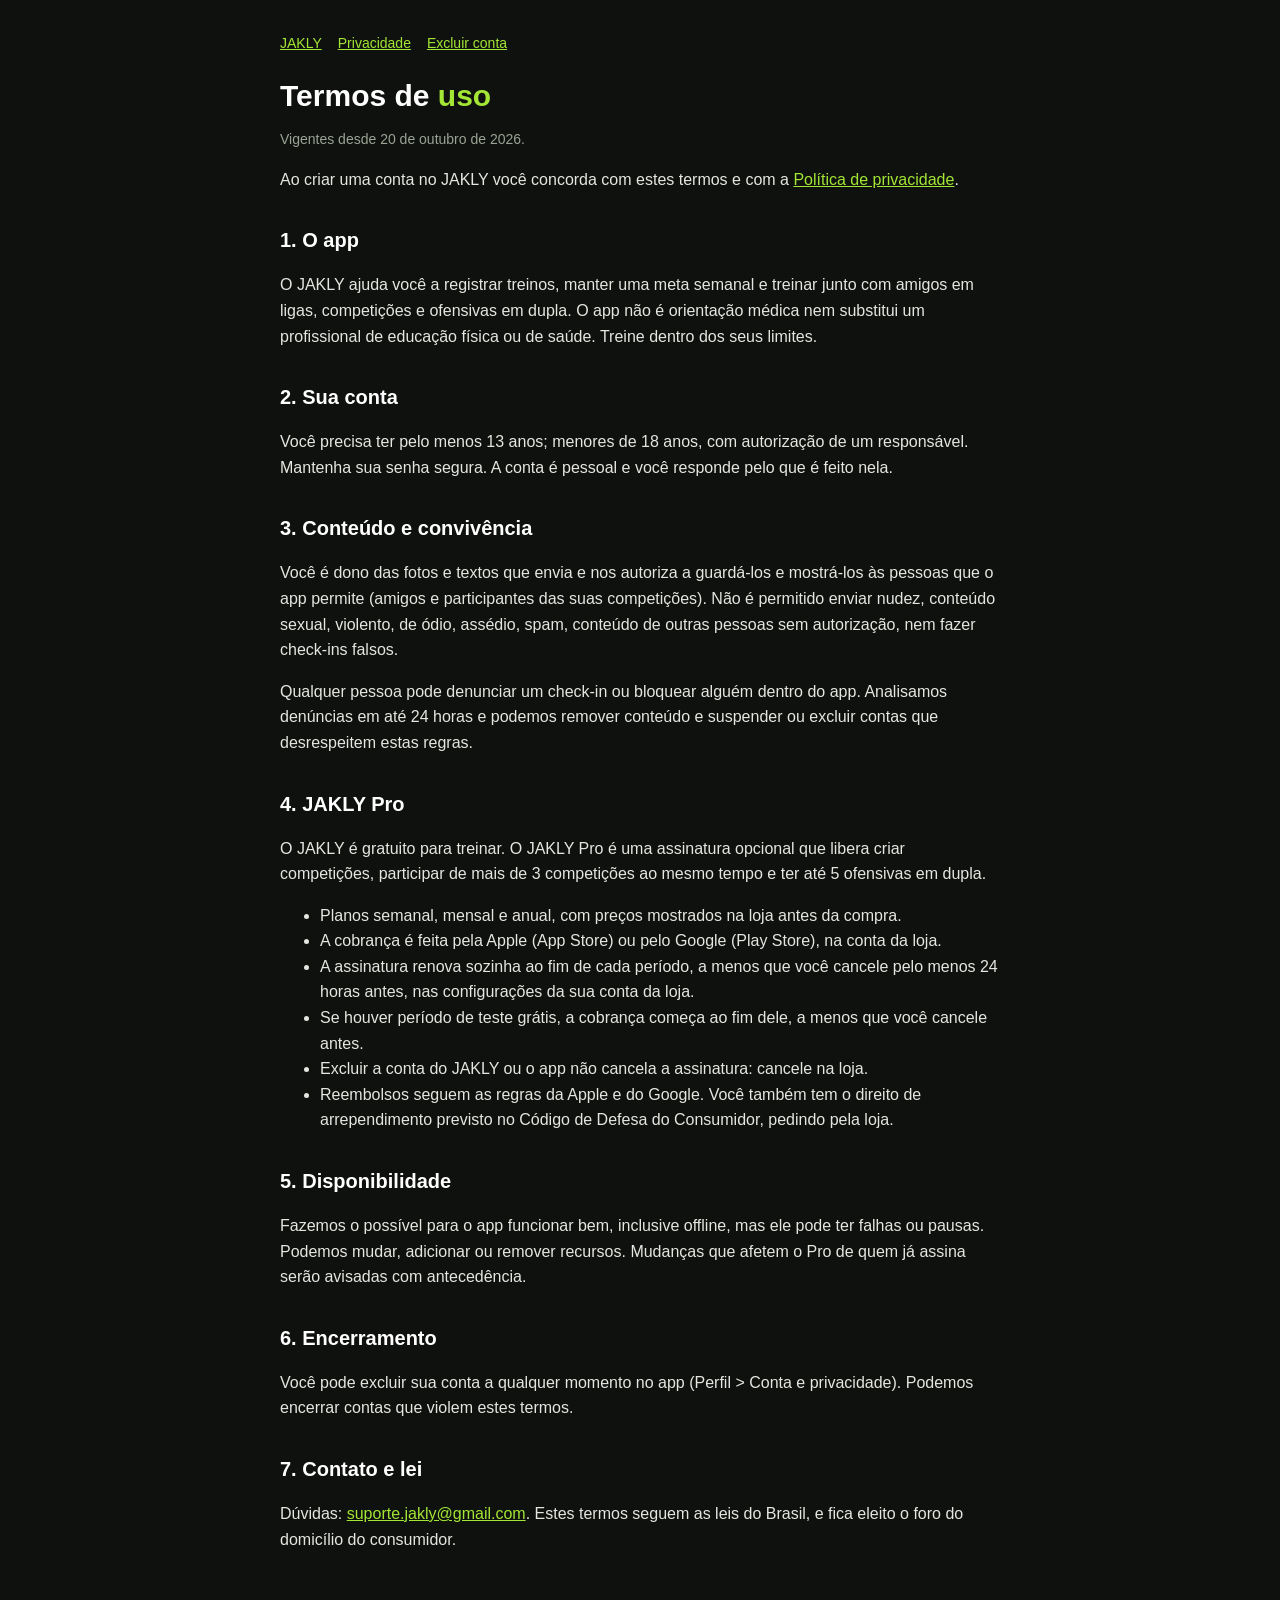
==== termos.html @ e30b8886 "Add files via upload" ====
<!doctype html>
<html lang="pt-BR">
<head>
<meta charset="utf-8">
<meta name="viewport" content="width=device-width, initial-scale=1">
<title>Termos de uso · JAKLY</title>
<link rel="stylesheet" href="estilo.css">
</head>
<body>
<main>
<nav><a href="index.html">JAKLY</a><a href="privacidade.html">Privacidade</a><a href="excluir-conta.html">Excluir conta</a></nav>
<h1>Termos de <span>uso</span></h1>
<p class="muted">Vigentes desde 20 de outubro de 2026.</p>

<p>Ao criar uma conta no JAKLY você concorda com estes termos e com a <a href="privacidade.html">Política de privacidade</a>.</p>

<h2>1. O app</h2>
<p>O JAKLY ajuda você a registrar treinos, manter uma meta semanal e treinar junto com amigos em ligas, competições e ofensivas em dupla. O app não é orientação médica nem substitui um profissional de educação física ou de saúde. Treine dentro dos seus limites.</p>

<h2>2. Sua conta</h2>
<p>Você precisa ter pelo menos 13 anos; menores de 18 anos, com autorização de um responsável. Mantenha sua senha segura. A conta é pessoal e você responde pelo que é feito nela.</p>

<h2>3. Conteúdo e convivência</h2>
<p>Você é dono das fotos e textos que envia e nos autoriza a guardá-los e mostrá-los às pessoas que o app permite (amigos e participantes das suas competições). Não é permitido enviar nudez, conteúdo sexual, violento, de ódio, assédio, spam, conteúdo de outras pessoas sem autorização, nem fazer check-ins falsos.</p>
<p>Qualquer pessoa pode denunciar um check-in ou bloquear alguém dentro do app. Analisamos denúncias em até 24 horas e podemos remover conteúdo e suspender ou excluir contas que desrespeitem estas regras.</p>

<h2>4. JAKLY Pro</h2>
<p>O JAKLY é gratuito para treinar. O JAKLY Pro é uma assinatura opcional que libera criar competições, participar de mais de 3 competições ao mesmo tempo e ter até 5 ofensivas em dupla.</p>
<ul>
  <li>Planos semanal, mensal e anual, com preços mostrados na loja antes da compra.</li>
  <li>A cobrança é feita pela Apple (App Store) ou pelo Google (Play Store), na conta da loja.</li>
  <li>A assinatura renova sozinha ao fim de cada período, a menos que você cancele pelo menos 24 horas antes, nas configurações da sua conta da loja.</li>
  <li>Se houver período de teste grátis, a cobrança começa ao fim dele, a menos que você cancele antes.</li>
  <li>Excluir a conta do JAKLY ou o app não cancela a assinatura: cancele na loja.</li>
  <li>Reembolsos seguem as regras da Apple e do Google. Você também tem o direito de arrependimento previsto no Código de Defesa do Consumidor, pedindo pela loja.</li>
</ul>

<h2>5. Disponibilidade</h2>
<p>Fazemos o possível para o app funcionar bem, inclusive offline, mas ele pode ter falhas ou pausas. Podemos mudar, adicionar ou remover recursos. Mudanças que afetem o Pro de quem já assina serão avisadas com antecedência.</p>

<h2>6. Encerramento</h2>
<p>Você pode excluir sua conta a qualquer momento no app (Perfil &gt; Conta e privacidade). Podemos encerrar contas que violem estes termos.</p>

<h2>7. Contato e lei</h2>
<p>Dúvidas: <a href="mailto:suporte.jakly@gmail.com">suporte.jakly@gmail.com</a>. Estes termos seguem as leis do Brasil, e fica eleito o foro do domicílio do consumidor.</p>
</main>
</body>
</html>
---- estilo.css ----
:root { color-scheme: dark; }
body { margin: 0; background: #0F110E; color: #fff; font: 16px/1.6 -apple-system, "Segoe UI", Roboto, Inter, sans-serif; }
main { max-width: 720px; margin: 0 auto; padding: 32px 16px 64px; }
h1 { font-size: 30px; line-height: 1.2; margin: 0 0 4px; }
h1 span { color: #A3E635; }
h2 { font-size: 20px; margin: 32px 0 8px; }
p, li { color: #E6E6E1; }
.muted { color: #9BA394; font-size: 14px; }
a { color: #A3E635; }
.box { background: #1A1D18; border: 1px solid #343A30; border-radius: 16px; padding: 16px; margin: 16px 0; }
nav { display: flex; gap: 16px; flex-wrap: wrap; margin-bottom: 24px; font-size: 14px; }
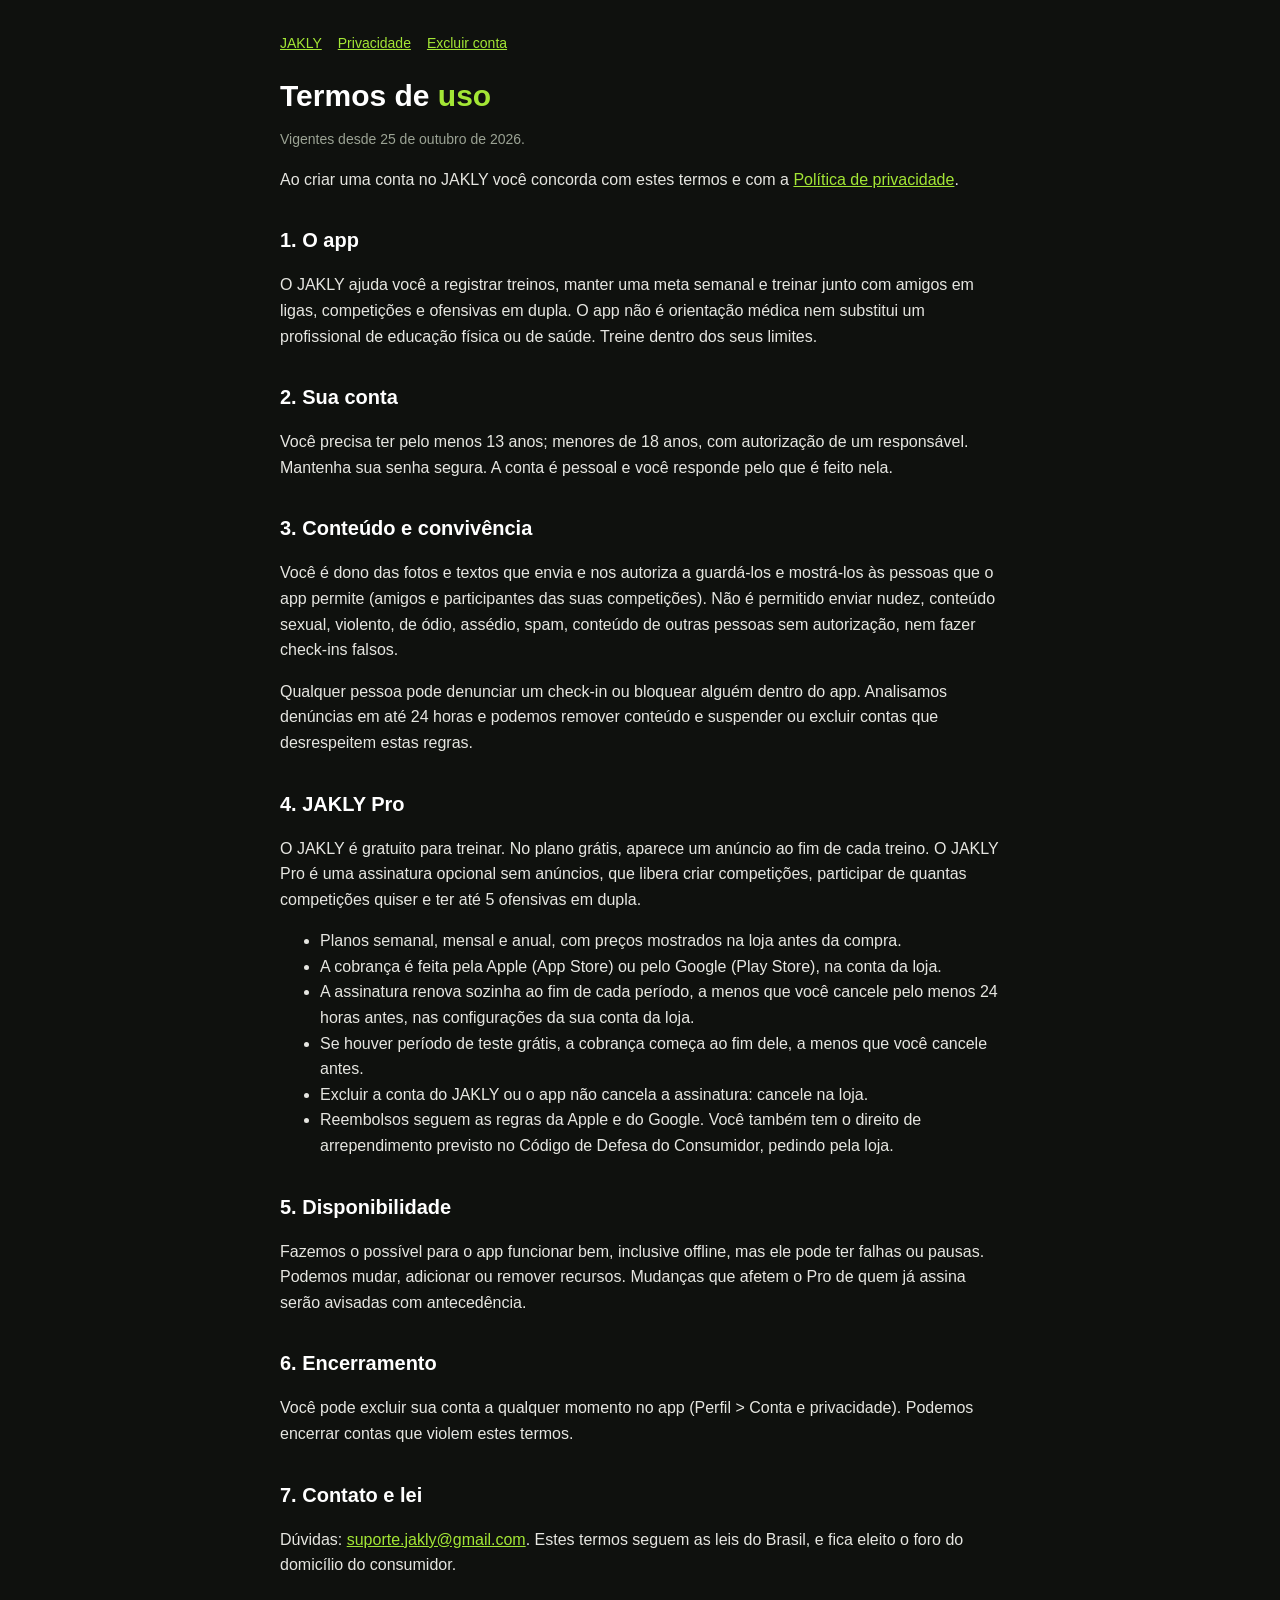
==== commit 2b1514cb: "Add files via upload" ====
--- a/termos.html
+++ b/termos.html
@@ -10,7 +10,7 @@
 <main>
 <nav><a href="index.html">JAKLY</a><a href="privacidade.html">Privacidade</a><a href="excluir-conta.html">Excluir conta</a></nav>
 <h1>Termos de <span>uso</span></h1>
-<p class="muted">Vigentes desde 20 de outubro de 2026.</p>
+<p class="muted">Vigentes desde 25 de outubro de 2026.</p>
 
 <p>Ao criar uma conta no JAKLY você concorda com estes termos e com a <a href="privacidade.html">Política de privacidade</a>.</p>
 
@@ -25,7 +25,7 @@
 <p>Qualquer pessoa pode denunciar um check-in ou bloquear alguém dentro do app. Analisamos denúncias em até 24 horas e podemos remover conteúdo e suspender ou excluir contas que desrespeitem estas regras.</p>
 
 <h2>4. JAKLY Pro</h2>
-<p>O JAKLY é gratuito para treinar. O JAKLY Pro é uma assinatura opcional que libera criar competições, participar de mais de 3 competições ao mesmo tempo e ter até 5 ofensivas em dupla.</p>
+<p>O JAKLY é gratuito para treinar. No plano grátis, aparece um anúncio ao fim de cada treino. O JAKLY Pro é uma assinatura opcional sem anúncios, que libera criar competições, participar de quantas competições quiser e ter até 5 ofensivas em dupla.</p>
 <ul>
   <li>Planos semanal, mensal e anual, com preços mostrados na loja antes da compra.</li>
   <li>A cobrança é feita pela Apple (App Store) ou pelo Google (Play Store), na conta da loja.</li>
